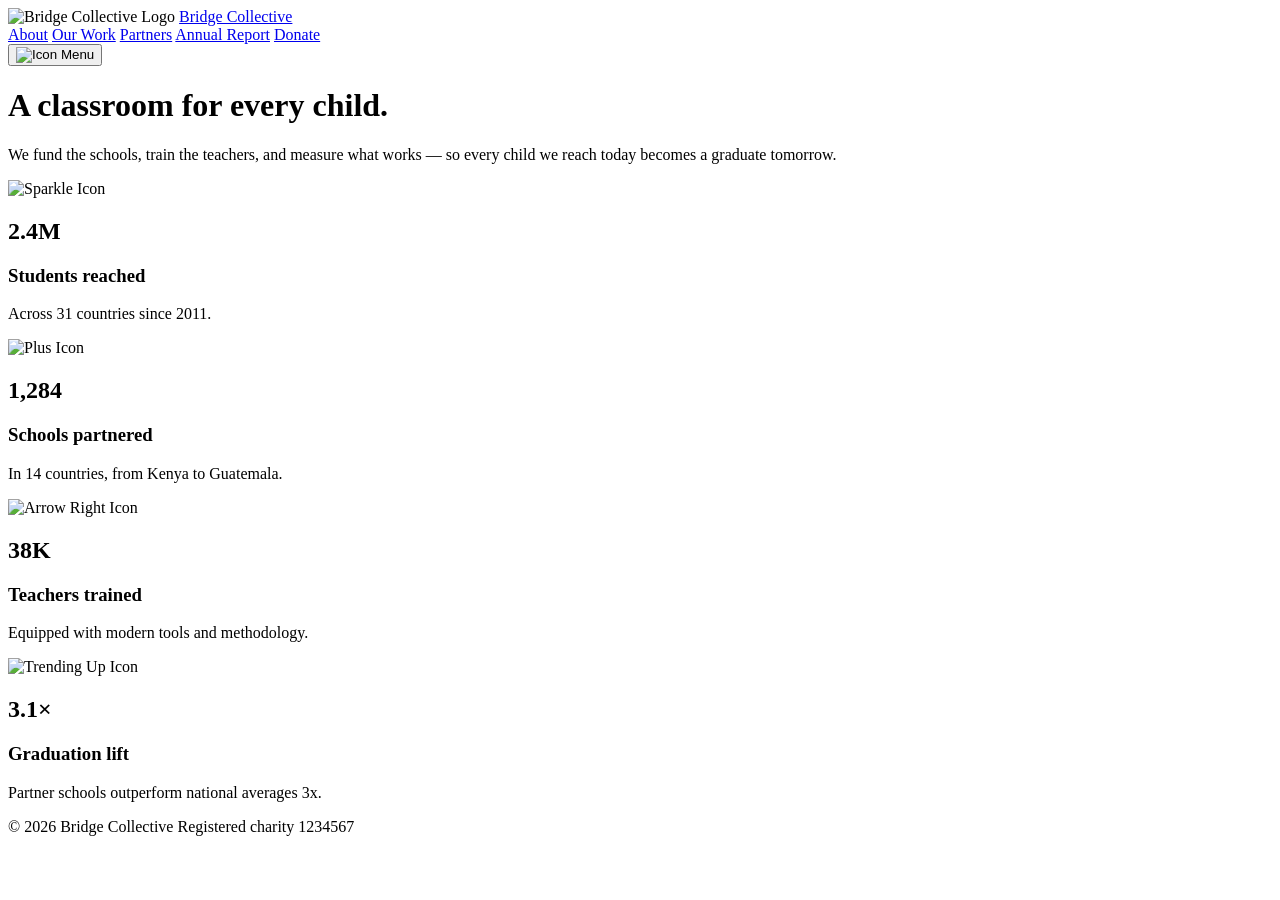
==== index.html @ 9ac4ff70 "Add files via upload" ====
<!DOCTYPE html>
<html lang="en">
<head>
  <meta charset="UTF-8">
  <meta name="viewport" content="width=device-width, initial-scale=1.0"> <!-- displays site properly based on user's device -->

  <link rel="icon" type="image/png" sizes="32x32" href="./assets/images/favicon-32x32.png">

  <title>Frontend Mentor | Grid landing page</title>
  <link rel="stylesheet" href="./assets/CSS/style.css">
</head>

<body>
  <header>
    <div class="logo">
      <img src="assets/images/favicon-32x32.png" alt="Bridge Collective Logo">
      <a href="#">Bridge Collective</a>
    </div>
    <nav>
      <a href="#">About</a>
      <a href="#">Our Work</a>
      <a href="#">Partners</a>
      <a href="#">Annual Report</a>
      <a href="#">Donate</a>
   </nav>
   <button>
     <img src="assets/images/icon-menu.svg" alt="Icon Menu">
   </button>
  </header>
  

  <main class="hero">
    <div class="hero-left">
      <h1>A classroom for every child.</h1>
      <p>We fund the schools, train the teachers, and measure what works — so every child we reach today becomes a graduate tomorrow.</p>
    </div>

    <div class="hero-right">
      <div class="top-row-left">
        <div class="icon-box">
         <img src="assets/images/icon-sparkle.svg" alt="Sparkle Icon">
          <h2>2.4M</h2>
        </div>
        <div class="info">
          <h3>Students reached</h3>
          <p>Across 31 countries since 2011.</p>
        </div>
      </div>
      <div class="top-row-right">
        <div class="icon-box">
          <img src="assets/images/icon-plus.svg" alt="Plus Icon">
          <h2>1,284</h2>
        </div>
        <div class="info">
          <h3>Schools partnered</h3>
          <p>In 14 countries, from Kenya to Guatemala.</p>
        </div>
      </div>
      <div class="bottom-row-left">
        <div class="icon-box">
          <img src="assets/images/icon-arrow-right.svg" alt="Arrow Right Icon">
          <h2>38K</h2>
        </div>
        <div class="info">
        <h3>Teachers trained</h3>
        <p>Equipped with modern tools and methodology.</p>
        </div>
      </div>
      <div class="bottom-row-right">
        <div class="icon-box">
          <img src="assets/images/icon-trending-up.svg" alt="Trending Up Icon">
          <h2>3.1×</h2>
        </div>
        <div class="info">
          <h3>Graduation lift</h3>
          <p>Partner schools outperform national averages 3x.</p>
        </div>
      </div>
  </main>

  <footer>
   <a class="footer-link">© 2026 Bridge Collective</a>
    <a class="footer-charity">Registered charity 1234567 </a>
  </footer>

</body>

</html>
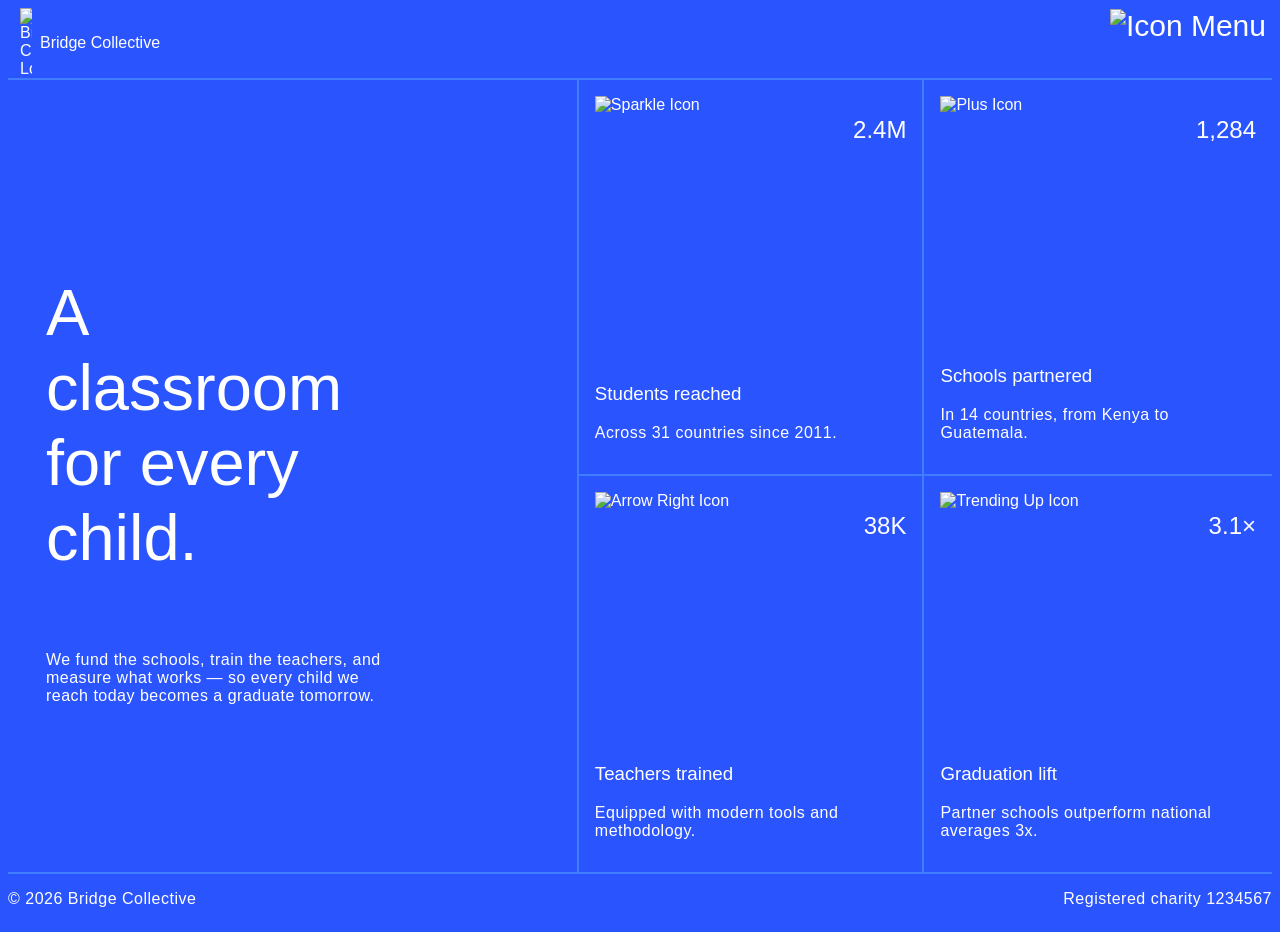
==== commit 3ebe455b: "Add files via upload" ====
--- a/index.html
+++ b/index.html
@@ -7,7 +7,7 @@
   <link rel="icon" type="image/png" sizes="32x32" href="./assets/images/favicon-32x32.png">
 
   <title>Frontend Mentor | Grid landing page</title>
-  <link rel="stylesheet" href="./assets/CSS/style.css">
+  <link rel="stylesheet" href="./style.css">
 </head>
 
 <body>
@@ -79,8 +79,8 @@
   </main>
 
   <footer>
-   <a class="footer-link">© 2026 Bridge Collective</a>
-    <a class="footer-charity">Registered charity 1234567 </a>
+   <p class="footer-link">© 2026 Bridge Collective</p>
+    <p class="footer-charity">Registered charity 1234567 </p>
   </footer>
 
 </body>
--- a/style.css
+++ b/style.css
@@ -0,0 +1,230 @@
+body {
+    background-color: hsl(228, 99%, 58%);
+    font-family: 'Inter', sans-serif;
+    color: hsl(0, 0%, 100%);
+
+}
+
+.hero {
+    display: flex;
+    justify-content: space-between;
+    align-items: stretch;
+    flex: 1;
+    min-height: 88vh;
+}
+
+.hero-left {
+    display: flex;
+    flex-direction: column;
+    justify-content: center;
+    align-items: flex-start;
+    gap: 1rem;
+    width: 45%;
+    box-sizing: border-box;
+    padding-right: 15%;
+    padding-left: 3%;
+}
+
+.hero-right {
+    display: flex;
+    flex-direction: row;
+    justify-content: center;
+    align-items: flex-start;
+    flex-wrap: wrap;
+    width: 55%;
+    div {
+        padding: 8px;
+    }
+    div:hover {
+        background-color: hsl(228, 100%, 60%);
+    }
+}
+
+.top-row-left {
+    border-bottom: 2px solid hsla(220, 100%, 64%, 0.864);
+    border-right: 2px solid hsla(220, 100%, 64%, 0.864);
+    border-left: 2px solid hsla(220, 100%, 64%, 0.864);
+    width: 50%;
+    box-sizing: border-box;
+    min-height: 50%;
+    display:flex;
+    flex-direction: column;
+
+}
+
+.top-row-right {
+    border-bottom: 2px solid hsla(220, 100%, 64%, 0.864);
+    width: 50%;
+    box-sizing: border-box;
+    min-height: 50%;
+    display: flex;
+    flex-direction: column;
+    
+}
+
+.bottom-row-left {
+    border-right: 2px solid hsla(220, 100%, 64%, 0.864);
+    border-left: 2px solid hsla(220, 100%, 64%, 0.864);
+    width: 50%;
+    box-sizing: border-box;
+    min-height: 50%;
+    display: flex;
+    flex-direction: column;
+}
+
+.bottom-row-right {
+    display: flex;
+    flex-direction: column;
+    width: 50%;
+    box-sizing: border-box;
+    min-height: 50%;
+}
+
+header {
+    border-bottom: 2px solid hsla(220, 100%, 64%, 0.864);
+    display: flex;
+    flex-direction: row;
+    margin-left: auto;
+    margin-right: auto;
+}
+
+footer {
+    border-top: 2px solid hsla(220, 100%, 64%, 0.864);
+    display: flex;
+    flex-direction: row;
+}
+
+.footer-charity {
+    color: hsl(0, 0%, 100%);
+    text-decoration: none;
+    flex-direction: row;
+    display: flex;
+    margin-left: auto;
+}
+    
+
+.logo {
+    display: flex;
+    align-items: center;
+    flex-direction: row;
+}
+
+button {
+    flex-direction: row;
+    display: flex;
+    margin-left: auto;
+    font-size: 30px;
+    color: hsl(0, 0%, 100%);
+    background: none;
+    border: none;
+}
+
+nav {
+    display: none;
+    :hover {
+        text-decoration: underline;
+    }
+}
+
+a {
+    color: hsl(0, 0%, 100%);
+    text-decoration: none;
+    padding: 8px;
+    font-weight: 500;
+}
+
+.logo img {
+    width: 12px;
+    height: auto;
+    padding-left: 12px;
+}
+
+.icon-box {
+    display: flex;
+    flex-direction: row;
+    justify-content: space-between;
+}
+
+.info {
+    margin-top: auto;
+}
+
+h1 {
+    font-size: 65px;
+}
+
+h1, h2, h3 {
+    font-weight: 500;
+}
+
+p {
+    font-weight: 400;
+    font-size: 16px;
+    letter-spacing: 0.5px;
+}
+
+@media (max-width: 650px) {
+    .hero-left {
+        flex-direction: column;
+        width: 100%;
+    }
+
+    .hero {
+        flex-direction: column;
+    }
+
+    .hero-right {
+        flex-direction: column;
+        width: 100%;
+    }
+
+
+    .top-row-left, .top-row-right {
+        flex-direction: column;
+        width: 100%;
+        min-height: 400px;
+       
+    }
+
+    .bottom-row-left, .bottom-row-right {
+        flex-direction: column;
+        width: 100%;
+        min-height: 400px;
+       
+    }
+
+    .top-row-left {
+        border-top: 2px solid hsla(220, 100%, 64%, 0.864);
+        border-left: none;
+        border-right: none;
+        border-bottom: none;
+    }
+    .top-row-right {
+        border-top: 2px solid hsla(220, 100%, 64%, 0.864);
+        border-left: none;
+        border-right: none;
+        border-bottom: none;
+    }
+    .bottom-row-left {
+        border-top: 2px solid hsla(220, 100%, 64%, 0.864);
+        border-left: none;
+        border-right: none;
+        border-bottom: none;
+    }
+    .bottom-row-right {
+        border-top: 2px solid hsla(220, 100%, 64%, 0.864);
+        border-left: none;
+        border-right: none;
+        border-bottom: none;
+    }
+
+    footer {
+        flex-direction: column;
+        width: 100%;
+    }
+
+    .footer-charity {
+        margin-left: 0;
+        margin-top: 2px;
+    }
+}
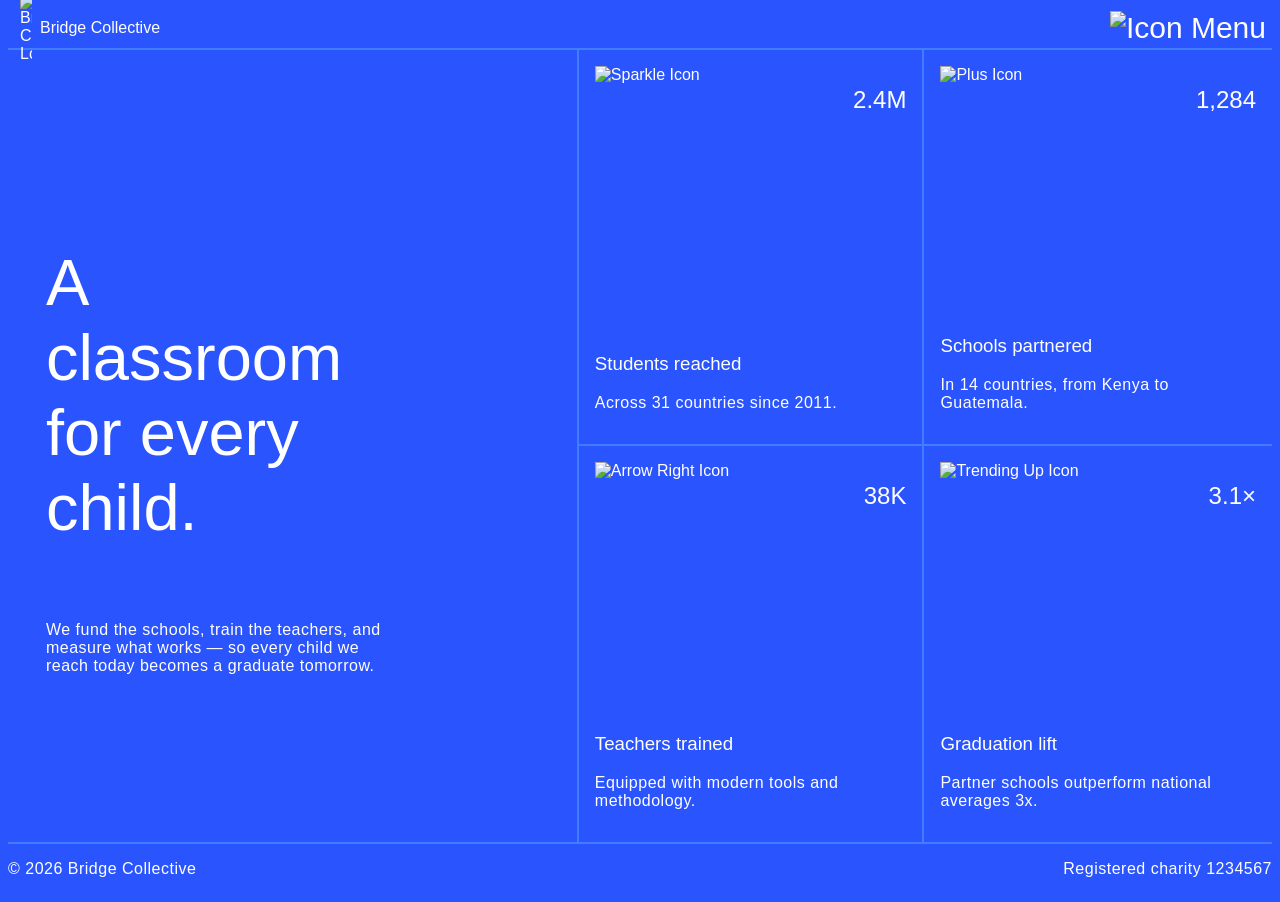
==== commit 6776f959: "Add files via upload" ====
--- a/index.html
+++ b/index.html
@@ -13,19 +13,31 @@
 <body>
   <header>
     <div class="logo">
-      <img src="assets/images/favicon-32x32.png" alt="Bridge Collective Logo">
+      <img src="../assets/images/favicon-32x32.png" alt="Bridge Collective Logo">
       <a href="#">Bridge Collective</a>
     </div>
-    <nav>
-      <a href="#">About</a>
-      <a href="#">Our Work</a>
-      <a href="#">Partners</a>
-      <a href="#">Annual Report</a>
-      <a href="#">Donate</a>
-   </nav>
-   <button>
-     <img src="assets/images/icon-menu.svg" alt="Icon Menu">
-   </button>
+
+    <div class="menu-wrap">
+      <button type="button"
+              class="hamberger-button"
+              popovertarget="nav-menu"
+              aria-label="Open navigation menu">
+        <img src="../assets/images/icon-menu.svg" alt="Icon Menu">
+        <img src="../assets/images/icon-close.svg" alt="close icon" class="close-icon">
+      </button>
+
+      <div id="nav-menu" popover>
+        <nav>
+          <ul>
+            <li><a href="#">About</a></li>
+            <li><a href="#">Our Work</a></li>
+            <li><a href="#">Partners</a></li>
+            <li><a href="#">Annual Report</a></li>
+            <li><a href="#">Donate</a></li>
+          </ul>
+        </nav>
+      </div>
+    </div>
   </header>
   
 
@@ -38,7 +50,7 @@
     <div class="hero-right">
       <div class="top-row-left">
         <div class="icon-box">
-         <img src="assets/images/icon-sparkle.svg" alt="Sparkle Icon">
+         <img src="../assets/images/icon-sparkle.svg" alt="Sparkle Icon">
           <h2>2.4M</h2>
         </div>
         <div class="info">
@@ -48,7 +60,7 @@
       </div>
       <div class="top-row-right">
         <div class="icon-box">
-          <img src="assets/images/icon-plus.svg" alt="Plus Icon">
+          <img src="../assets/images/icon-plus.svg" alt="Plus Icon">
           <h2>1,284</h2>
         </div>
         <div class="info">
@@ -58,7 +70,7 @@
       </div>
       <div class="bottom-row-left">
         <div class="icon-box">
-          <img src="assets/images/icon-arrow-right.svg" alt="Arrow Right Icon">
+          <img src="../assets/images/icon-arrow-right.svg" alt="Arrow Right Icon">
           <h2>38K</h2>
         </div>
         <div class="info">
@@ -68,7 +80,7 @@
       </div>
       <div class="bottom-row-right">
         <div class="icon-box">
-          <img src="assets/images/icon-trending-up.svg" alt="Trending Up Icon">
+          <img src="../assets/images/icon-trending-up.svg" alt="Trending Up Icon">
           <h2>3.1×</h2>
         </div>
         <div class="info">
@@ -86,3 +98,4 @@
 </body>
 
 </html>
+
--- a/style.css
+++ b/style.css
@@ -83,9 +83,17 @@
 header {
     border-bottom: 2px solid hsla(220, 100%, 64%, 0.864);
     display: flex;
-    flex-direction: row;
+    align-items: center;
+    justify-content: space-between;
     margin-left: auto;
     margin-right: auto;
+}
+
+.menu-wrap {
+    position: relative;
+    margin-left: auto;
+    display: flex;
+    align-items: center;
 }
 
 footer {
@@ -112,7 +120,6 @@
 button {
     flex-direction: row;
     display: flex;
-    margin-left: auto;
     font-size: 30px;
     color: hsl(0, 0%, 100%);
     background: none;
@@ -120,10 +127,11 @@
 }
 
 nav {
-    display: none;
-    :hover {
-        text-decoration: underline;
-    }
+    display: flex;
+}
+
+nav a:hover {
+    text-decoration: underline;
 }
 
 a {
@@ -163,6 +171,73 @@
     letter-spacing: 0.5px;
 }
 
+.hamberger-button {
+    cursor: pointer;
+}
+
+nav ul {
+    list-style: none;
+    padding: 0;
+    margin: 0;
+    justify-content: flex-start;
+    font-size: 40px;
+    text-align: left;
+    margin: 24px;
+
+}
+
+nav li {
+    margin-bottom: 16px;
+}
+
+#nav-menu {
+    position: fixed;
+    left: auto;
+    top: calc(2.5rem + 2px);
+    right: 0;
+    bottom: 0;
+    border: none;
+    min-height: 94%;
+    width: 27.5%;
+    transition: all 0.3s ease;
+}
+
+header:has(#nav-menu:popover-open) .hamberger-button img:first-child {
+    display: none;
+}
+
+header .close-icon {
+    display: none;
+}
+
+header {
+    height: 2.5rem;
+}
+
+header:has(#nav-menu:popover-open) .close-icon {
+    display: block;
+}
+
+#nav-menu:popover-open {
+    background-color: hsl(228, 99%, 58%);
+    display: flex;
+    justify-content: flex-end;
+    left: auto;
+    right: 0;
+
+}
+
+.vissually-hidden {
+    position: absolute;
+}
+
+#nav-menu::backdrop {
+    background-color: rgba(0, 0, 0, 0.124);
+    margin-top: 3rem;
+}
+
+
+
 @media (max-width: 650px) {
     .hero-left {
         flex-direction: column;
@@ -227,4 +302,27 @@
         margin-left: 0;
         margin-top: 2px;
     }
-}+
+   #nav-menu {
+       top: 3.05rem;
+        left: 0;
+        right: 0;
+        bottom: 0;
+        width: 100%;
+        min-height: 0;
+       margin: 0;
+    }
+    .hamberger-button {
+        position: relative;
+        z-index: 2;
+    }
+    #nav-menu:popover-open {
+        background-color: hsl(228, 99%, 58%);
+        display: flex;
+        justify-content: center;
+        right: 0;
+
+}
+}
+
+
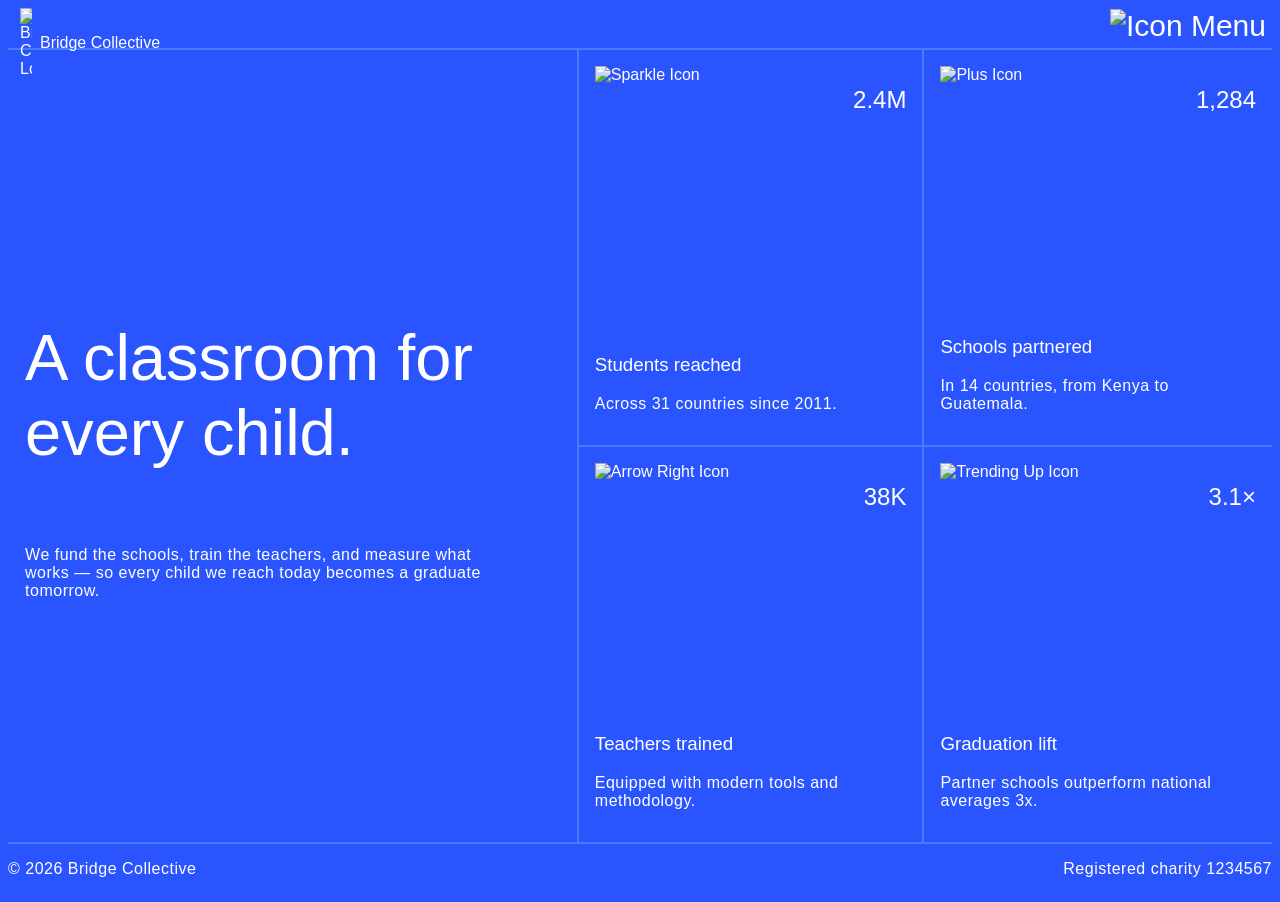
==== commit 218c374c: "Add files via upload" ====
--- a/index.html
+++ b/index.html
@@ -15,28 +15,22 @@
     <div class="logo">
       <img src="../assets/images/favicon-32x32.png" alt="Bridge Collective Logo">
       <a href="#">Bridge Collective</a>
-    </div>
-
-    <div class="menu-wrap">
-      <button type="button"
-              class="hamberger-button"
-              popovertarget="nav-menu"
-              aria-label="Open navigation menu">
-        <img src="../assets/images/icon-menu.svg" alt="Icon Menu">
-        <img src="../assets/images/icon-close.svg" alt="close icon" class="close-icon">
+    </div> 
+    <div id="menu">
+      <nav id="nav-menu" popover>
+       <a href="#">About</a>
+       <a href="#">Our Work</a>
+       <a href="#">Partners</a>
+       <a href="#">Annual Report</a>
+       <a href="#">Donate</a>
+     </nav>
+     <button type="button"
+            class="hamberger-button"
+            popovertarget="nav-menu"
+            popovertargetaction="toggle">
+       <img src="../assets/images/icon-menu.svg" alt="Icon Menu">
+      <img src="../assets/images/icon-close.svg" alt="Close menu" class="close-icon">
       </button>
-
-      <div id="nav-menu" popover>
-        <nav>
-          <ul>
-            <li><a href="#">About</a></li>
-            <li><a href="#">Our Work</a></li>
-            <li><a href="#">Partners</a></li>
-            <li><a href="#">Annual Report</a></li>
-            <li><a href="#">Donate</a></li>
-          </ul>
-        </nav>
-      </div>
     </div>
   </header>
   
@@ -99,3 +93,4 @@
 
 </html>
 
+
--- a/style.css
+++ b/style.css
@@ -2,36 +2,29 @@
     background-color: hsl(228, 99%, 58%);
     font-family: 'Inter', sans-serif;
     color: hsl(0, 0%, 100%);
+    display: grid;
+    grid-template-rows: auto 1fr auto;
 
 }
 
 .hero {
-    display: flex;
-    justify-content: space-between;
-    align-items: stretch;
-    flex: 1;
+    display: grid;
+    grid-template-columns: 45% 55%;
     min-height: 88vh;
 }
 
 .hero-left {
-    display: flex;
-    flex-direction: column;
-    justify-content: center;
-    align-items: flex-start;
+    display: grid;
+    align-content: center;
     gap: 1rem;
-    width: 45%;
-    box-sizing: border-box;
+    box-sizing: border-box;
+    padding-left: 3%;
     padding-right: 15%;
-    padding-left: 3%;
 }
 
 .hero-right {
-    display: flex;
-    flex-direction: row;
-    justify-content: center;
-    align-items: flex-start;
-    flex-wrap: wrap;
-    width: 55%;
+    display: grid;
+    grid-template-columns: 1fr 1fr;
     div {
         padding: 8px;
     }
@@ -44,62 +37,48 @@
     border-bottom: 2px solid hsla(220, 100%, 64%, 0.864);
     border-right: 2px solid hsla(220, 100%, 64%, 0.864);
     border-left: 2px solid hsla(220, 100%, 64%, 0.864);
-    width: 50%;
     box-sizing: border-box;
     min-height: 50%;
-    display:flex;
-    flex-direction: column;
+    display: grid;
+    grid-template-rows: auto 1fr auto;
 
 }
 
 .top-row-right {
     border-bottom: 2px solid hsla(220, 100%, 64%, 0.864);
-    width: 50%;
     box-sizing: border-box;
     min-height: 50%;
-    display: flex;
-    flex-direction: column;
+    display: grid;
+    grid-template-rows: auto 1fr auto;
     
 }
 
 .bottom-row-left {
     border-right: 2px solid hsla(220, 100%, 64%, 0.864);
     border-left: 2px solid hsla(220, 100%, 64%, 0.864);
-    width: 50%;
     box-sizing: border-box;
     min-height: 50%;
-    display: flex;
-    flex-direction: column;
+    display: grid;
+    grid-template-rows: auto 1fr auto;
 }
 
 .bottom-row-right {
-    display: flex;
-    flex-direction: column;
-    width: 50%;
+    display: grid;
+    grid-template-rows: auto 1fr auto;
     box-sizing: border-box;
     min-height: 50%;
 }
 
 header {
     border-bottom: 2px solid hsla(220, 100%, 64%, 0.864);
-    display: flex;
-    align-items: center;
-    justify-content: space-between;
-    margin-left: auto;
-    margin-right: auto;
-}
-
-.menu-wrap {
-    position: relative;
-    margin-left: auto;
-    display: flex;
-    align-items: center;
+    display: grid;
+    grid-template-columns: 1fr 1fr;
 }
 
 footer {
     border-top: 2px solid hsla(220, 100%, 64%, 0.864);
-    display: flex;
-    flex-direction: row;
+    display: grid;
+    grid-template-columns: 1fr 1fr;
 }
 
 .footer-charity {
@@ -120,6 +99,7 @@
 button {
     flex-direction: row;
     display: flex;
+    margin-left: auto;
     font-size: 30px;
     color: hsl(0, 0%, 100%);
     background: none;
@@ -127,11 +107,16 @@
 }
 
 nav {
-    display: flex;
-}
-
-nav a:hover {
-    text-decoration: underline;
+    display: none;
+    :hover {
+        text-decoration: underline;
+    }
+}
+
+#nav-menu:popover-open {
+    display: flex;
+    flex-direction: column;
+    align-items: flex-start;
 }
 
 a {
@@ -173,15 +158,16 @@
 
 .hamberger-button {
     cursor: pointer;
+    position: relative;
+    z-index: 2;
 }
 
 nav ul {
     list-style: none;
     padding: 0;
     margin: 0;
-    justify-content: flex-start;
     font-size: 40px;
-    text-align: left;
+    text-align: right;
     margin: 24px;
 
 }
@@ -193,12 +179,14 @@
 #nav-menu {
     position: fixed;
     left: auto;
-    top: calc(2.5rem + 2px);
+    top: auto;
     right: 0;
     bottom: 0;
     border: none;
-    min-height: 94%;
+    min-height: 94.75%;
     width: 27.5%;
+    box-sizing: border-box;
+    padding: 24px;
     transition: all 0.3s ease;
 }
 
@@ -221,10 +209,22 @@
 #nav-menu:popover-open {
     background-color: hsl(228, 99%, 58%);
     display: flex;
-    justify-content: flex-end;
+    flex-direction: column;
+    align-items: flex-end;
+    justify-content: flex-start;
+    text-align: right;
     left: auto;
     right: 0;
 
+}
+
+#nav-menu a {
+    display: block;
+    align-self: flex-end;
+    width: 100%;
+    box-sizing: border-box;
+    font-size: 40px;
+    text-align: right;
 }
 
 .vissually-hidden {
@@ -236,8 +236,6 @@
     margin-top: 3rem;
 }
 
-
-
 @media (max-width: 650px) {
     .hero-left {
         flex-direction: column;
@@ -245,17 +243,20 @@
     }
 
     .hero {
-        flex-direction: column;
+        display: grid;
+        grid-template-columns: 1fr;
+
     }
 
     .hero-right {
-        flex-direction: column;
+        grid-template-columns: 1fr;
         width: 100%;
     }
 
 
     .top-row-left, .top-row-right {
-        flex-direction: column;
+        display: grid;
+        grid-template-columns: 1fr;
         width: 100%;
         min-height: 400px;
        
@@ -303,14 +304,16 @@
         margin-top: 2px;
     }
 
-   #nav-menu {
+    #nav-menu {
        top: 3.05rem;
         left: 0;
         right: 0;
         bottom: 0;
         width: 100%;
         min-height: 0;
-       margin: 0;
+        margin: 0;
+        box-sizing: border-box;
+        padding: 24px;
     }
     .hamberger-button {
         position: relative;
@@ -319,10 +322,14 @@
     #nav-menu:popover-open {
         background-color: hsl(228, 99%, 58%);
         display: flex;
-        justify-content: center;
+        align-items: flex-start;
+        justify-content: flex-start;
+        text-align: left;
         right: 0;
-
-}
-}
-
-
+    }
+
+    #nav-menu a {
+        align-self: flex-start;
+        text-align: left;
+    }
+}
